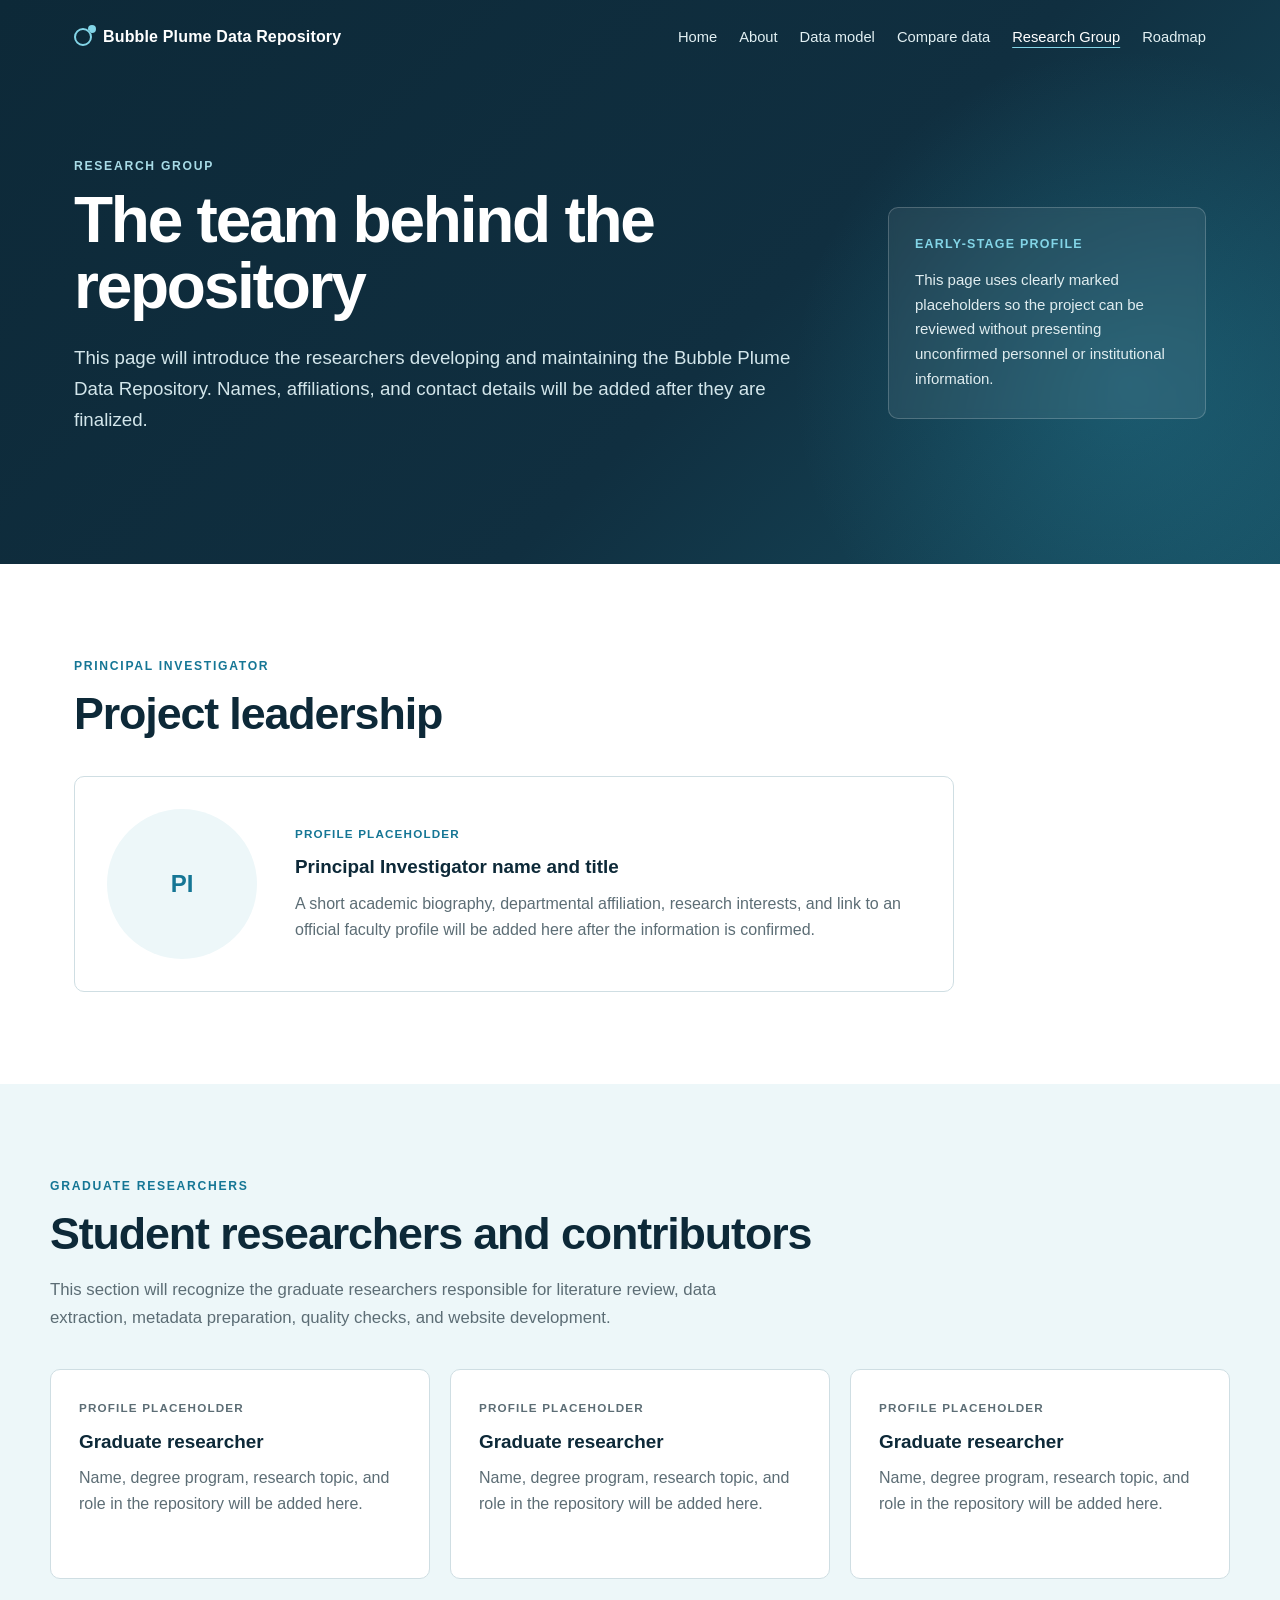
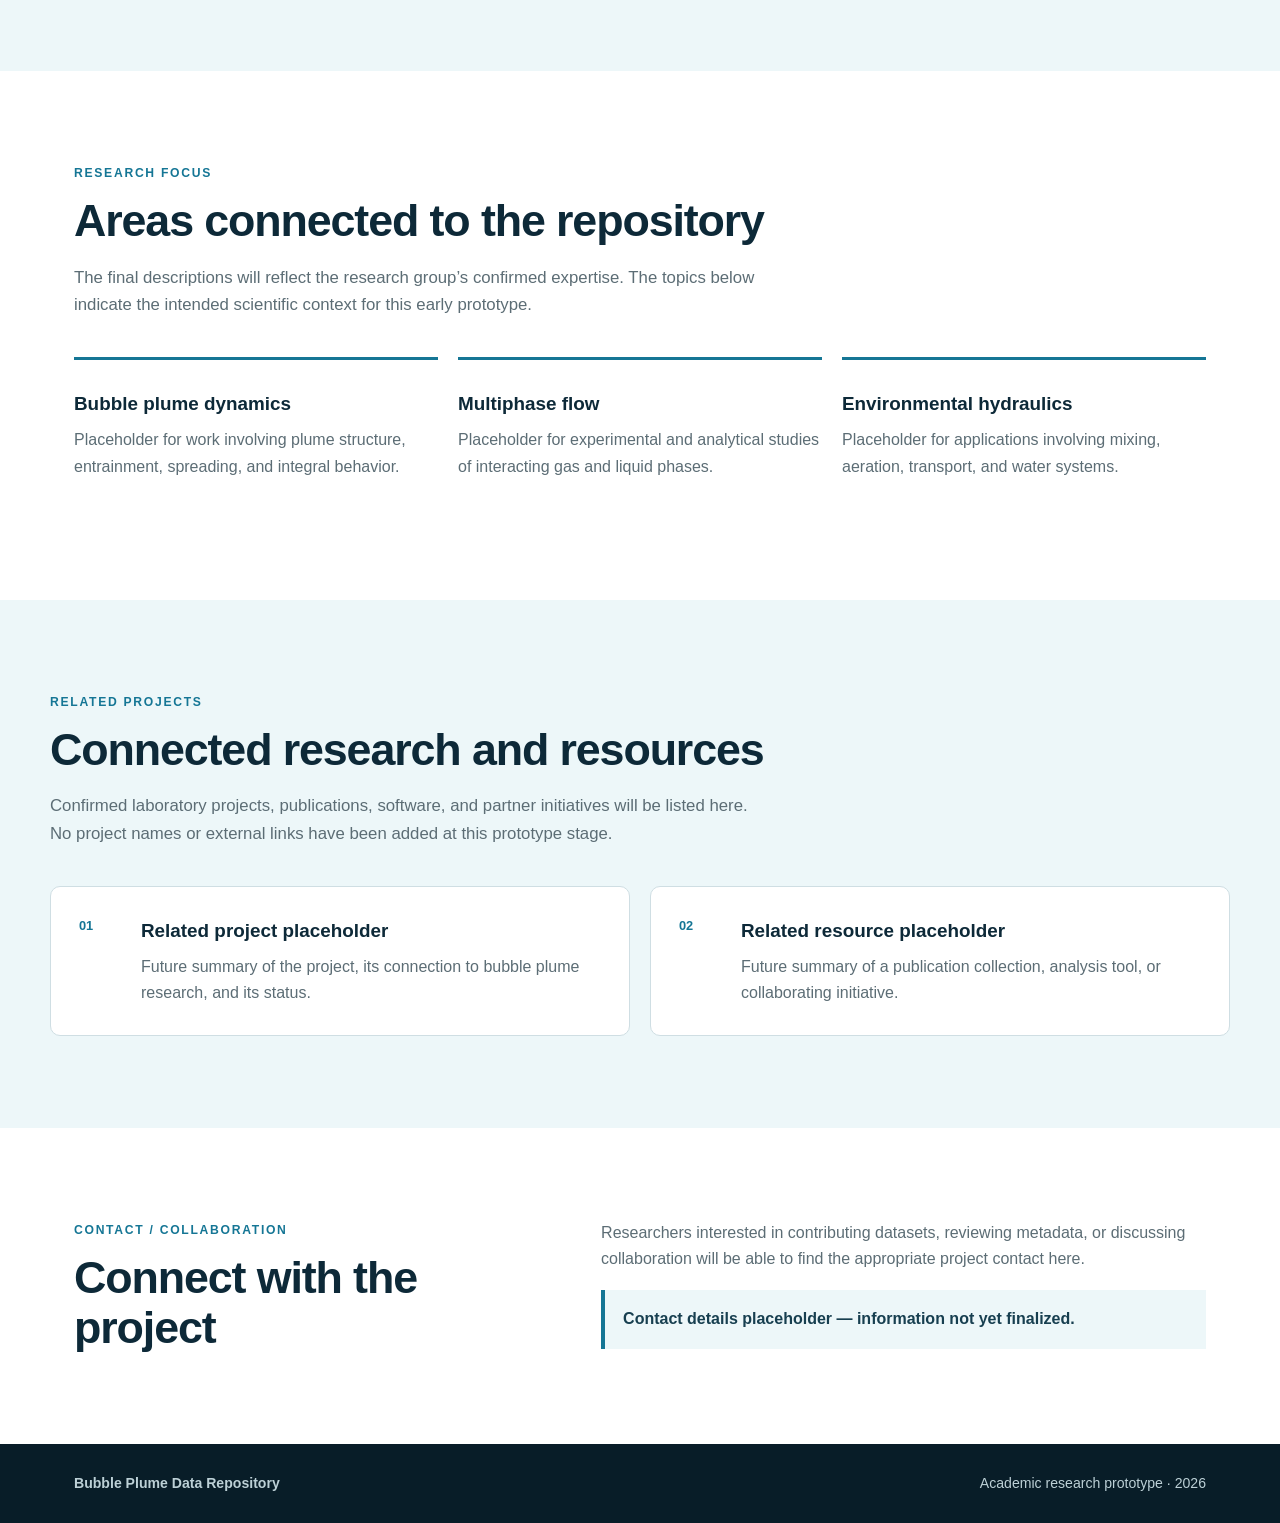
==== group.html @ 42d00b16 "milgram83updated" ====
<!DOCTYPE html>
<html lang="en">
<head>
  <meta charset="UTF-8" />
  <meta name="viewport" content="width=device-width, initial-scale=1.0" />
  <meta
    name="description"
    content="Research group information for the team developing the Bubble Plume Data Repository."
  />
  <title>Research Group | Bubble Plume Data Repository</title>
  <link rel="stylesheet" href="style.css" />
</head>
<body>
  <a class="skip-link" href="#main-content">Skip to main content</a>

  <header class="site-header">
    <nav class="navbar" aria-label="Primary navigation">
      <a class="logo" href="index.html" aria-label="Bubble Plume Data Repository home">
        <span class="logo-mark" aria-hidden="true"></span>
        <span>Bubble Plume Data Repository</span>
      </a>
      <ul class="nav-links">
        <li><a href="index.html">Home</a></li>
        <li><a href="index.html#about">About</a></li>
        <li><a href="index.html#database">Data model</a></li>
        <li><a href="index.html#visualization">Compare data</a></li>
        <li><a href="group.html" aria-current="page">Research Group</a></li>
        <li><a href="index.html#status">Roadmap</a></li>
      </ul>
    </nav>

    <section class="hero page-hero">
      <div class="hero-content">
        <p class="eyebrow">Research group</p>
        <h1>The team behind the repository</h1>
        <p class="hero-text">
          This page will introduce the researchers developing and maintaining the Bubble Plume Data
          Repository. Names, affiliations, and contact details will be added after they are finalized.
        </p>
      </div>

      <aside class="scope-card" aria-label="Page status">
        <p class="scope-label">Early-stage profile</p>
        <p>
          This page uses clearly marked placeholders so the project can be reviewed without presenting
          unconfirmed personnel or institutional information.
        </p>
      </aside>
    </section>
  </header>

  <main id="main-content">
    <section id="principal-investigator" class="section">
      <div class="section-heading">
        <p class="eyebrow">Principal Investigator</p>
        <h2>Project leadership</h2>
      </div>

      <article class="profile-card">
        <div class="profile-placeholder" aria-hidden="true">PI</div>
        <div>
          <p class="placeholder-label">Profile placeholder</p>
          <h3>Principal Investigator name and title</h3>
          <p>
            A short academic biography, departmental affiliation, research interests, and link to an
            official faculty profile will be added here after the information is confirmed.
          </p>
        </div>
      </article>
    </section>

    <section id="graduate-researchers" class="section accent-section">
      <div class="section-heading">
        <p class="eyebrow">Graduate Researchers</p>
        <h2>Student researchers and contributors</h2>
        <p class="section-intro">
          This section will recognize the graduate researchers responsible for literature review, data
          extraction, metadata preparation, quality checks, and website development.
        </p>
      </div>

      <div class="card-grid">
        <article class="info-card researcher-card">
          <p class="placeholder-label">Profile placeholder</p>
          <h3>Graduate researcher</h3>
          <p>Name, degree program, research topic, and role in the repository will be added here.</p>
        </article>
        <article class="info-card researcher-card">
          <p class="placeholder-label">Profile placeholder</p>
          <h3>Graduate researcher</h3>
          <p>Name, degree program, research topic, and role in the repository will be added here.</p>
        </article>
        <article class="info-card researcher-card">
          <p class="placeholder-label">Profile placeholder</p>
          <h3>Graduate researcher</h3>
          <p>Name, degree program, research topic, and role in the repository will be added here.</p>
        </article>
      </div>
    </section>

    <section id="research-focus" class="section">
      <div class="section-heading">
        <p class="eyebrow">Research Focus</p>
        <h2>Areas connected to the repository</h2>
        <p class="section-intro">
          The final descriptions will reflect the research group&rsquo;s confirmed expertise. The topics below
          indicate the intended scientific context for this early prototype.
        </p>
      </div>

      <div class="card-grid">
        <article class="focus-card">
          <h3>Bubble plume dynamics</h3>
          <p>Placeholder for work involving plume structure, entrainment, spreading, and integral behavior.</p>
        </article>
        <article class="focus-card">
          <h3>Multiphase flow</h3>
          <p>Placeholder for experimental and analytical studies of interacting gas and liquid phases.</p>
        </article>
        <article class="focus-card">
          <h3>Environmental hydraulics</h3>
          <p>Placeholder for applications involving mixing, aeration, transport, and water systems.</p>
        </article>
      </div>
    </section>

    <section id="related-projects" class="section accent-section">
      <div class="section-heading">
        <p class="eyebrow">Related Projects</p>
        <h2>Connected research and resources</h2>
        <p class="section-intro">
          Confirmed laboratory projects, publications, software, and partner initiatives will be listed here.
          No project names or external links have been added at this prototype stage.
        </p>
      </div>

      <div class="related-projects-list">
        <article>
          <span>01</span>
          <div>
            <h3>Related project placeholder</h3>
            <p>Future summary of the project, its connection to bubble plume research, and its status.</p>
          </div>
        </article>
        <article>
          <span>02</span>
          <div>
            <h3>Related resource placeholder</h3>
            <p>Future summary of a publication collection, analysis tool, or collaborating initiative.</p>
          </div>
        </article>
      </div>
    </section>

    <section id="contact" class="section collaboration-section">
      <div>
        <p class="eyebrow">Contact / Collaboration</p>
        <h2>Connect with the project</h2>
      </div>
      <div class="collaboration-copy">
        <p>
          Researchers interested in contributing datasets, reviewing metadata, or discussing collaboration
          will be able to find the appropriate project contact here.
        </p>
        <p class="placeholder-contact">Contact details placeholder &mdash; information not yet finalized.</p>
      </div>
    </section>
  </main>

  <footer class="site-footer">
    <p><strong>Bubble Plume Data Repository</strong></p>
    <p>Academic research prototype &middot; 2026</p>
  </footer>
</body>
</html>
---- style.css ----
* {
  box-sizing: border-box;
  margin: 0;
  padding: 0;
}

:root {
  /* Reusable colors and page width make later design changes easier. */
  --navy: #0d2938;
  --navy-soft: #173f50;
  --blue: #157695;
  --cyan: #83d5e7;
  --light-blue: #edf7f9;
  --text: #24343c;
  --muted: #5c6d75;
  --white: #ffffff;
  --border: #cfdee3;
  --max-width: 1180px;
}

html {
  scroll-behavior: smooth;
}

body {
  background: var(--white);
  color: var(--text);
  font-family: Arial, Helvetica, sans-serif;
  line-height: 1.65;
}

a {
  color: inherit;
}

.skip-link {
  position: absolute;
  top: 10px;
  left: 10px;
  z-index: 10;
  padding: 10px 14px;
  background: var(--white);
  color: var(--navy);
  font-weight: 700;
  transform: translateY(-160%);
}

.skip-link:focus {
  transform: translateY(0);
}

.site-header {
  overflow: hidden;
  background:
    radial-gradient(circle at 88% 68%, rgba(50, 168, 196, 0.24), transparent 28%),
    linear-gradient(135deg, var(--navy) 0%, #102f40 58%, #174e61 100%);
  color: var(--white);
}

.navbar {
  display: flex;
  align-items: center;
  justify-content: space-between;
  gap: 28px;
  max-width: var(--max-width);
  margin: 0 auto;
  padding: 24px;
}

.logo {
  display: inline-flex;
  align-items: center;
  gap: 11px;
  font-size: 1rem;
  font-weight: 700;
  letter-spacing: 0.01em;
  text-decoration: none;
}

.logo-mark {
  width: 18px;
  height: 18px;
  border: 2px solid var(--cyan);
  border-radius: 50%;
  box-shadow: 9px -8px 0 -5px var(--cyan);
}

.nav-links {
  display: flex;
  flex-wrap: wrap;
  gap: 8px 22px;
  list-style: none;
}

.nav-links a {
  color: #e2f0f3;
  font-size: 0.92rem;
  text-decoration: none;
}

.nav-links a:hover {
  color: var(--white);
  text-decoration: underline;
  text-underline-offset: 5px;
}

.nav-links a[aria-current="page"] {
  color: var(--white);
  text-decoration: underline;
  text-decoration-color: var(--cyan);
  text-underline-offset: 5px;
}

.hero {
  display: grid;
  grid-template-columns: minmax(0, 1.75fr) minmax(280px, 0.75fr);
  align-items: end;
  gap: 72px;
  max-width: var(--max-width);
  margin: 0 auto;
  padding: 100px 24px 112px;
}

.hero-content {
  max-width: 820px;
}

.eyebrow {
  margin-bottom: 12px;
  color: var(--blue);
  font-size: 0.76rem;
  font-weight: 800;
  letter-spacing: 0.14em;
  text-transform: uppercase;
}

.site-header .eyebrow {
  color: #a8dce7;
}

h1 {
  max-width: 800px;
  margin-bottom: 24px;
  font-size: clamp(2.7rem, 5.4vw, 5.1rem);
  letter-spacing: -0.035em;
  line-height: 1.02;
}

h2 {
  color: var(--navy);
  font-size: clamp(2rem, 3.5vw, 3.15rem);
  letter-spacing: -0.025em;
  line-height: 1.12;
}

.hero-text {
  max-width: 720px;
  margin-bottom: 34px;
  color: #d3e6eb;
  font-size: 1.17rem;
}

.hero-buttons {
  display: flex;
  flex-wrap: wrap;
  gap: 14px;
}

.primary-button,
.secondary-button {
  display: inline-block;
  padding: 12px 19px;
  border: 1px solid transparent;
  border-radius: 6px;
  font-weight: 700;
  text-decoration: none;
}

.primary-button {
  background: var(--white);
  color: var(--navy);
}

.secondary-button {
  border-color: rgba(255, 255, 255, 0.55);
  color: var(--white);
}

.primary-button:hover,
.secondary-button:hover {
  transform: translateY(-1px);
}

.scope-card {
  padding: 26px;
  border: 1px solid rgba(255, 255, 255, 0.2);
  border-radius: 10px;
  background: rgba(255, 255, 255, 0.07);
  backdrop-filter: blur(4px);
}

.scope-label {
  margin-bottom: 13px;
  color: var(--cyan);
  font-size: 0.78rem;
  font-weight: 800;
  letter-spacing: 0.1em;
  text-transform: uppercase;
}

.scope-card ul {
  display: grid;
  gap: 9px;
  padding-left: 19px;
  color: #e0edf0;
  font-size: 0.94rem;
}

.scope-card > p:last-child {
  color: #e0edf0;
  font-size: 0.94rem;
}

.page-hero {
  align-items: center;
  padding-top: 82px;
  padding-bottom: 94px;
}

.page-hero h1 {
  max-width: 760px;
  font-size: clamp(2.7rem, 5vw, 4.7rem);
}

.section {
  max-width: var(--max-width);
  margin: 0 auto;
  padding: 92px 24px;
  scroll-margin-top: 24px;
}

.section-heading {
  max-width: 820px;
  margin-bottom: 38px;
}

.section-intro {
  max-width: 720px;
  margin-top: 18px;
  color: var(--muted);
  font-size: 1.05rem;
}

.two-column {
  display: grid;
  grid-template-columns: 1fr 1fr;
  gap: 56px;
  align-items: start;
}

.two-column p {
  color: var(--muted);
  font-size: 1.04rem;
}

.two-column .lead-text {
  color: var(--navy-soft);
  font-size: 1.27rem;
  line-height: 1.55;
}

.accent-section {
  max-width: none;
  background: var(--light-blue);
}

.accent-section > * {
  max-width: var(--max-width);
  margin-right: auto;
  margin-left: auto;
}

.card-grid {
  display: grid;
  grid-template-columns: repeat(3, 1fr);
  gap: 20px;
}

.info-card {
  min-height: 250px;
  padding: 28px;
  border: 1px solid var(--border);
  border-radius: 10px;
  background: var(--white);
}

.card-number {
  display: block;
  margin-bottom: 42px;
  color: var(--blue);
  font-size: 0.8rem;
  font-weight: 800;
}

.info-card h3,
.feature-item h3 {
  margin-bottom: 8px;
  color: var(--navy);
  font-size: 1.18rem;
}

.info-card p,
.feature-item p,
.wide-text {
  color: var(--muted);
}

.profile-card {
  display: grid;
  grid-template-columns: 150px 1fr;
  align-items: center;
  gap: 38px;
  max-width: 880px;
  padding: 32px;
  border: 1px solid var(--border);
  border-radius: 10px;
}

.profile-placeholder {
  display: grid;
  width: 150px;
  height: 150px;
  place-items: center;
  border-radius: 50%;
  background: var(--light-blue);
  color: var(--blue);
  font-size: 1.5rem;
  font-weight: 800;
}

.profile-card h3,
.focus-card h3,
.related-projects-list h3 {
  margin-bottom: 8px;
  color: var(--navy);
  font-size: 1.18rem;
}

.profile-card > div:last-child > p:last-child,
.focus-card p,
.related-projects-list p,
.collaboration-copy {
  color: var(--muted);
}

.placeholder-label {
  margin-bottom: 8px;
  color: var(--blue);
  font-size: 0.73rem;
  font-weight: 800;
  letter-spacing: 0.1em;
  text-transform: uppercase;
}

.researcher-card {
  min-height: 210px;
}

.featured-dataset {
  display: flex;
  align-items: center;
  justify-content: space-between;
  gap: 36px;
  margin-top: 24px;
  padding: 28px;
  border: 1px solid var(--border);
  border-radius: 10px;
  background: var(--navy);
  color: var(--white);
}

.featured-dataset h3 {
  margin-bottom: 6px;
  font-size: 1.18rem;
}

.featured-dataset p:not(.placeholder-label) {
  max-width: 700px;
  color: #c7dbe1;
}

.featured-dataset .placeholder-label {
  color: var(--cyan);
}

.dataset-page-link,
.download-link {
  color: var(--blue);
  font-weight: 700;
  text-underline-offset: 3px;
}

.dataset-page-link {
  flex: 0 0 auto;
  padding: 11px 16px;
  border-radius: 6px;
  background: var(--white);
  text-decoration: none;
}

.paper-title {
  margin: -10px 0 24px;
  color: var(--white);
  font-size: clamp(1.35rem, 2.2vw, 1.8rem);
  font-weight: 700;
  line-height: 1.3;
}

.paper-facts {
  display: grid;
  gap: 16px;
}

.paper-facts div {
  padding-bottom: 14px;
  border-bottom: 1px solid rgba(255, 255, 255, 0.16);
}

.paper-facts div:last-child {
  padding-bottom: 0;
  border-bottom: 0;
}

.paper-facts dt {
  margin-bottom: 2px;
  color: var(--cyan);
  font-size: 0.72rem;
  font-weight: 800;
  letter-spacing: 0.07em;
  text-transform: uppercase;
}

.paper-facts dd {
  color: #e0edf0;
  font-size: 0.94rem;
}

.citation-grid {
  display: grid;
  grid-template-columns: 1fr 1fr;
  gap: 20px;
}

.citation-card {
  padding: 30px;
  border: 1px solid var(--border);
  border-radius: 10px;
}

.citation-card.primary-source {
  border-top: 4px solid var(--blue);
}

.citation-label {
  margin-bottom: 20px;
  color: var(--blue);
  font-size: 0.73rem;
  font-weight: 800;
  letter-spacing: 0.1em;
  text-transform: uppercase;
}

.citation-card h3 {
  margin-bottom: 10px;
  color: var(--navy);
  font-size: 1.2rem;
}

.citation-card p:not(.citation-label) {
  color: var(--muted);
}

.doi-link {
  display: inline-block;
  margin-top: 18px;
  color: var(--blue);
  overflow-wrap: anywhere;
  text-underline-offset: 3px;
}

.provenance-section {
  padding-top: 72px;
  padding-bottom: 72px;
}

.provenance-note {
  padding-left: 30px;
  border-left: 5px solid var(--blue);
}

.provenance-note h2 {
  margin-bottom: 18px;
  font-size: clamp(1.8rem, 3vw, 2.5rem);
}

.provenance-note > p:last-child {
  max-width: 920px;
  color: var(--navy-soft);
  font-size: 1.08rem;
}

.table-wrap {
  overflow-x: auto;
  border: 1px solid var(--border);
  border-radius: 10px;
}

.table-wrap:focus-visible {
  outline: 3px solid var(--blue);
  outline-offset: 4px;
}

.dataset-table {
  width: 100%;
  min-width: 760px;
  border-collapse: collapse;
  background: var(--white);
}

.dataset-table caption {
  padding: 18px 20px;
  border-bottom: 1px solid var(--border);
  color: var(--muted);
  font-size: 0.9rem;
  text-align: left;
}

.dataset-table th,
.dataset-table td {
  padding: 17px 20px;
  border-bottom: 1px solid var(--border);
  text-align: left;
  vertical-align: middle;
}

.dataset-table th {
  background: var(--light-blue);
  color: var(--navy);
  font-size: 0.78rem;
  letter-spacing: 0.05em;
  text-transform: uppercase;
}

.dataset-table tbody tr:last-child td {
  border-bottom: 0;
}

.dataset-table code {
  padding: 3px 6px;
  border-radius: 4px;
  background: var(--light-blue);
  color: var(--navy-soft);
  font-size: 0.9rem;
}

.metadata-note {
  max-width: 820px;
  margin-top: 22px;
  padding: 18px 20px;
  border-left: 4px solid var(--blue);
  background: var(--light-blue);
  color: var(--muted);
}

.focus-card {
  padding: 28px 0;
  border-top: 3px solid var(--blue);
}

.related-projects-list {
  display: grid;
  grid-template-columns: 1fr 1fr;
  gap: 20px;
}

.related-projects-list article {
  display: grid;
  grid-template-columns: 44px 1fr;
  gap: 18px;
  padding: 28px;
  border: 1px solid var(--border);
  border-radius: 10px;
  background: var(--white);
}

.related-projects-list article > span {
  color: var(--blue);
  font-size: 0.8rem;
  font-weight: 800;
}

.collaboration-section {
  display: grid;
  grid-template-columns: 0.85fr 1.15fr;
  align-items: start;
  gap: 80px;
}

.placeholder-contact {
  margin-top: 18px;
  padding: 16px 18px;
  border-left: 4px solid var(--blue);
  background: var(--light-blue);
  color: var(--navy-soft);
  font-weight: 700;
}

.comparison-section {
  display: grid;
  grid-template-columns: minmax(0, 0.85fr) minmax(420px, 1.15fr);
  gap: 80px;
  align-items: start;
}

.feature-list {
  display: grid;
  gap: 14px;
  list-style: none;
}

.feature-item {
  display: grid;
  grid-template-columns: 54px 1fr;
  gap: 18px;
  padding: 23px;
  border: 1px solid var(--border);
  border-radius: 9px;
}

.feature-number {
  color: var(--blue);
  font-weight: 800;
}

.group-section {
  display: grid;
  grid-template-columns: 0.85fr 1.15fr;
  align-items: end;
  gap: 80px;
  max-width: none;
  padding-right: max(24px, calc((100% - var(--max-width)) / 2 + 24px));
  padding-left: max(24px, calc((100% - var(--max-width)) / 2 + 24px));
  background: var(--navy);
}

.group-section h2 {
  color: var(--white);
}

.group-section .eyebrow {
  color: var(--cyan);
}

.group-section .wide-text {
  max-width: 620px;
  color: #c7dbe1;
  font-size: 1.07rem;
}

.group-page-link {
  margin-top: 22px;
}

.status-section .section-heading {
  margin-bottom: 44px;
}

.roadmap {
  display: grid;
  grid-template-columns: repeat(3, 1fr);
  border-top: 1px solid var(--border);
  list-style: none;
}

.roadmap-item {
  position: relative;
  display: grid;
  gap: 8px;
  padding: 30px 30px 10px 0;
}

.roadmap-item::before {
  position: absolute;
  top: -5px;
  left: 0;
  width: 9px;
  height: 9px;
  border-radius: 50%;
  background: var(--border);
  content: "";
}

.roadmap-item.current::before {
  background: var(--blue);
  box-shadow: 0 0 0 5px var(--light-blue);
}

.roadmap-item span {
  color: var(--blue);
  font-size: 0.76rem;
  font-weight: 800;
  letter-spacing: 0.1em;
  text-transform: uppercase;
}

.roadmap-item strong {
  max-width: 270px;
  color: var(--navy);
  line-height: 1.4;
}

.site-footer {
  display: flex;
  justify-content: space-between;
  gap: 20px;
  padding: 28px max(24px, calc((100% - var(--max-width)) / 2 + 24px));
  background: #081d28;
  color: #bcd0d6;
  font-size: 0.88rem;
}

a:focus-visible {
  outline: 3px solid var(--cyan);
  outline-offset: 4px;
}

/* Stack wide layouts when the screen is too narrow for two columns. */
@media (max-width: 900px) {
  .navbar,
  .hero {
    align-items: flex-start;
  }

  .navbar {
    flex-direction: column;
  }

  .hero,
  .comparison-section,
  .group-section,
  .collaboration-section,
  .citation-grid {
    grid-template-columns: 1fr;
  }

  .hero {
    gap: 48px;
    padding-top: 76px;
  }

  .scope-card {
    max-width: 560px;
  }

  .comparison-section,
  .group-section,
  .collaboration-section {
    gap: 42px;
  }
}

/* Phone layout: use one column and reduce the surrounding spacing. */
@media (max-width: 700px) {
  .nav-links {
    gap: 9px 16px;
  }

  .hero {
    padding: 62px 20px 78px;
  }

  h1 {
    font-size: clamp(2.55rem, 13vw, 4rem);
  }

  .section {
    padding: 68px 20px;
  }

  .two-column,
  .card-grid,
  .roadmap,
  .related-projects-list {
    grid-template-columns: 1fr;
  }

  .two-column {
    gap: 24px;
  }

  .card-number {
    margin-bottom: 24px;
  }

  .info-card {
    min-height: auto;
  }

  .profile-card {
    grid-template-columns: 1fr;
  }

  .profile-placeholder {
    width: 110px;
    height: 110px;
  }

  .roadmap {
    gap: 0;
    border-top: 0;
    border-left: 1px solid var(--border);
  }

  .roadmap-item {
    padding: 0 0 30px 27px;
  }

  .roadmap-item::before {
    top: 7px;
    left: -5px;
  }

  .site-footer {
    flex-direction: column;
  }

  .featured-dataset {
    align-items: flex-start;
    flex-direction: column;
  }

  .provenance-note {
    padding-left: 20px;
  }
}

@media (max-width: 430px) {
  .logo {
    align-items: flex-start;
  }

  .feature-item {
    grid-template-columns: 38px 1fr;
    padding: 20px 16px;
  }

  .hero-buttons a {
    width: 100%;
    text-align: center;
  }
}

@media (prefers-reduced-motion: reduce) {
  html {
    scroll-behavior: auto;
  }
}
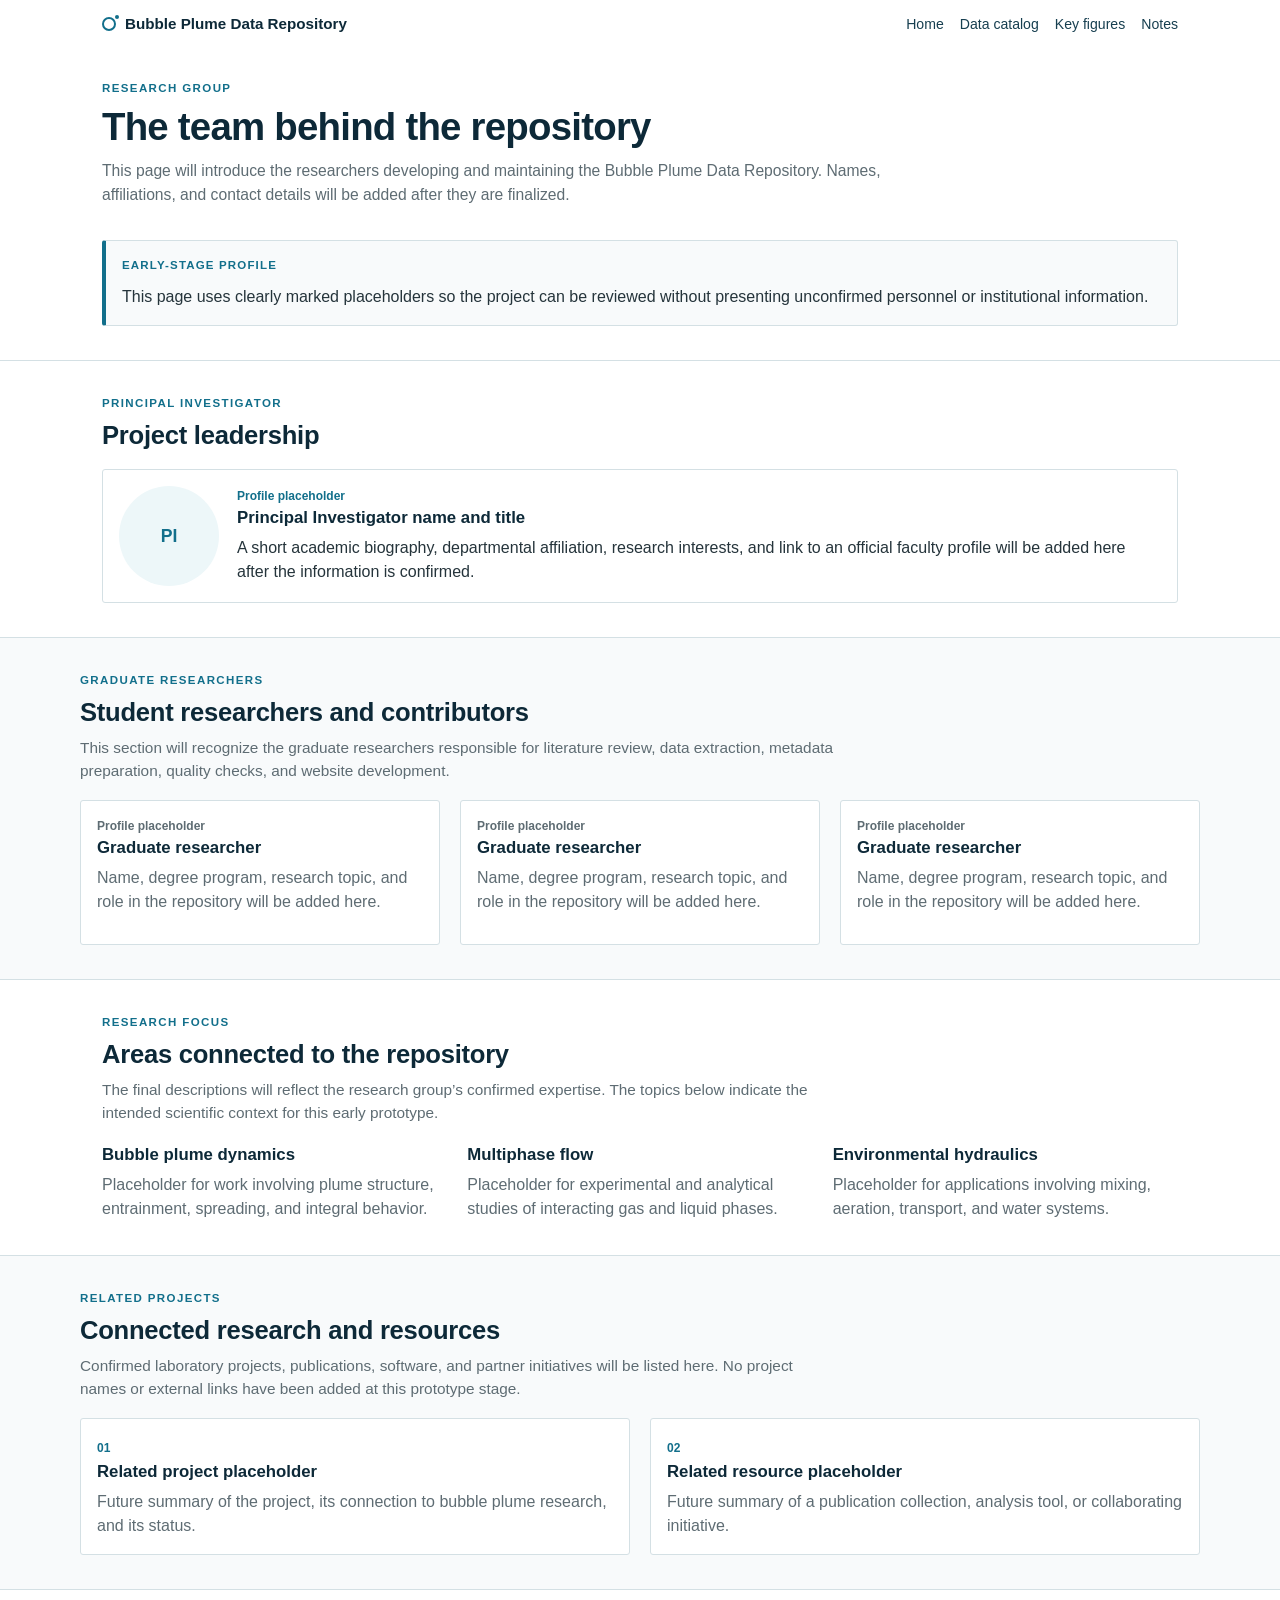
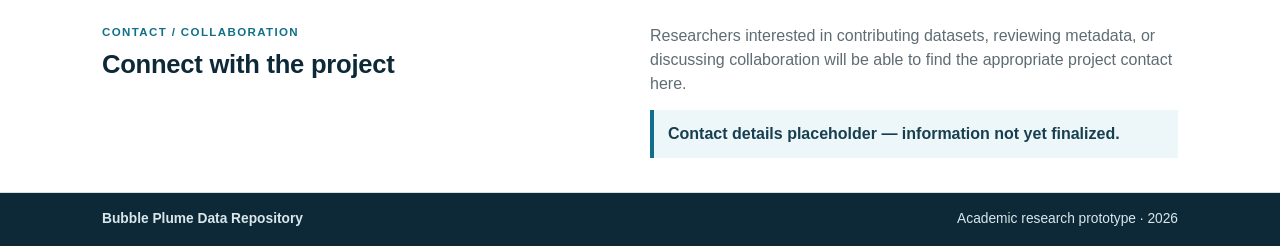
==== commit ad8fe5bb: "Static_edits" ====
--- a/group.html
+++ b/group.html
@@ -21,11 +21,9 @@
       </a>
       <ul class="nav-links">
         <li><a href="index.html">Home</a></li>
-        <li><a href="index.html#about">About</a></li>
-        <li><a href="index.html#database">Data model</a></li>
-        <li><a href="index.html#visualization">Compare data</a></li>
-        <li><a href="group.html" aria-current="page">Research Group</a></li>
-        <li><a href="index.html#status">Roadmap</a></li>
+        <li><a href="index.html#data-catalog">Data catalog</a></li>
+        <li><a href="index.html#key-figures">Key figures</a></li>
+        <li><a href="index.html#notes">Notes</a></li>
       </ul>
     </nav>
 
--- a/style.css
+++ b/style.css
@@ -5,17 +5,17 @@
 }
 
 :root {
-  /* Reusable colors and page width make later design changes easier. */
   --navy: #0d2938;
   --navy-soft: #173f50;
-  --blue: #157695;
+  --blue: #126f8b;
   --cyan: #83d5e7;
   --light-blue: #edf7f9;
-  --text: #24343c;
-  --muted: #5c6d75;
+  --paper: #f8fafb;
+  --text: #25343b;
+  --muted: #5e6c73;
   --white: #ffffff;
-  --border: #cfdee3;
-  --max-width: 1180px;
+  --border: #d4e0e4;
+  --max-width: 1120px;
 }
 
 html {
@@ -26,11 +26,15 @@
   background: var(--white);
   color: var(--text);
   font-family: Arial, Helvetica, sans-serif;
-  line-height: 1.65;
+  line-height: 1.5;
 }
 
 a {
   color: inherit;
+}
+
+code {
+  font-family: "Courier New", Courier, monospace;
 }
 
 .skip-link {
@@ -38,7 +42,7 @@
   top: 10px;
   left: 10px;
   z-index: 10;
-  padding: 10px 14px;
+  padding: 8px 12px;
   background: var(--white);
   color: var(--navy);
   font-weight: 700;
@@ -50,159 +54,139 @@
 }
 
 .site-header {
-  overflow: hidden;
-  background:
-    radial-gradient(circle at 88% 68%, rgba(50, 168, 196, 0.24), transparent 28%),
-    linear-gradient(135deg, var(--navy) 0%, #102f40 58%, #174e61 100%);
-  color: var(--white);
+  border-bottom: 1px solid var(--border);
+  background: var(--white);
 }
 
 .navbar {
   display: flex;
   align-items: center;
   justify-content: space-between;
-  gap: 28px;
+  gap: 18px;
   max-width: var(--max-width);
   margin: 0 auto;
-  padding: 24px;
+  padding: 12px 22px;
 }
 
 .logo {
   display: inline-flex;
   align-items: center;
-  gap: 11px;
-  font-size: 1rem;
+  gap: 9px;
+  color: var(--navy);
+  font-size: 0.95rem;
   font-weight: 700;
-  letter-spacing: 0.01em;
   text-decoration: none;
 }
 
 .logo-mark {
-  width: 18px;
-  height: 18px;
-  border: 2px solid var(--cyan);
+  width: 14px;
+  height: 14px;
+  border: 2px solid var(--blue);
   border-radius: 50%;
-  box-shadow: 9px -8px 0 -5px var(--cyan);
+  box-shadow: 8px -7px 0 -5px var(--blue);
 }
 
 .nav-links {
   display: flex;
   flex-wrap: wrap;
-  gap: 8px 22px;
+  gap: 6px 16px;
   list-style: none;
 }
 
 .nav-links a {
-  color: #e2f0f3;
-  font-size: 0.92rem;
+  color: var(--navy-soft);
+  font-size: 0.88rem;
   text-decoration: none;
 }
 
-.nav-links a:hover {
-  color: var(--white);
+.nav-links a:hover,
+.nav-links a[aria-current="page"] {
+  color: var(--blue);
   text-decoration: underline;
-  text-underline-offset: 5px;
-}
-
-.nav-links a[aria-current="page"] {
-  color: var(--white);
-  text-decoration: underline;
-  text-decoration-color: var(--cyan);
-  text-underline-offset: 5px;
+  text-underline-offset: 4px;
 }
 
 .hero {
   display: grid;
-  grid-template-columns: minmax(0, 1.75fr) minmax(280px, 0.75fr);
-  align-items: end;
-  gap: 72px;
+  grid-template-columns: minmax(0, 1.6fr) minmax(260px, 0.75fr);
+  gap: 34px;
   max-width: var(--max-width);
   margin: 0 auto;
-  padding: 100px 24px 112px;
+  padding: 34px 22px 38px;
+}
+
+.portal-hero,
+.page-hero {
+  grid-template-columns: minmax(0, 1fr);
+  padding-top: 32px;
+  padding-bottom: 34px;
+}
+
+.paper-hero {
+  grid-template-columns: minmax(0, 1.45fr) minmax(260px, 0.65fr);
 }
 
 .hero-content {
-  max-width: 820px;
+  max-width: 880px;
 }
 
 .eyebrow {
-  margin-bottom: 12px;
-  color: var(--blue);
-  font-size: 0.76rem;
+  margin-bottom: 8px;
+  color: var(--blue);
+  font-size: 0.72rem;
   font-weight: 800;
-  letter-spacing: 0.14em;
+  letter-spacing: 0.12em;
   text-transform: uppercase;
 }
 
-.site-header .eyebrow {
-  color: #a8dce7;
-}
-
 h1 {
-  max-width: 800px;
-  margin-bottom: 24px;
-  font-size: clamp(2.7rem, 5.4vw, 5.1rem);
-  letter-spacing: -0.035em;
-  line-height: 1.02;
+  max-width: 860px;
+  margin-bottom: 10px;
+  color: var(--navy);
+  font-size: clamp(1.85rem, 3vw, 2.55rem);
+  letter-spacing: -0.02em;
+  line-height: 1.15;
 }
 
 h2 {
   color: var(--navy);
-  font-size: clamp(2rem, 3.5vw, 3.15rem);
-  letter-spacing: -0.025em;
-  line-height: 1.12;
+  font-size: clamp(1.35rem, 2vw, 1.85rem);
+  letter-spacing: -0.01em;
+  line-height: 1.2;
+}
+
+h3 {
+  color: var(--navy);
+}
+
+.purpose-statement,
+.paper-title {
+  margin-bottom: 8px;
+  color: var(--navy-soft);
+  font-size: 1.08rem;
+  font-weight: 700;
 }
 
 .hero-text {
-  max-width: 720px;
-  margin-bottom: 34px;
-  color: #d3e6eb;
-  font-size: 1.17rem;
-}
-
-.hero-buttons {
-  display: flex;
-  flex-wrap: wrap;
-  gap: 14px;
-}
-
-.primary-button,
-.secondary-button {
-  display: inline-block;
-  padding: 12px 19px;
-  border: 1px solid transparent;
-  border-radius: 6px;
-  font-weight: 700;
-  text-decoration: none;
-}
-
-.primary-button {
-  background: var(--white);
-  color: var(--navy);
-}
-
-.secondary-button {
-  border-color: rgba(255, 255, 255, 0.55);
-  color: var(--white);
-}
-
-.primary-button:hover,
-.secondary-button:hover {
-  transform: translateY(-1px);
+  max-width: 780px;
+  color: var(--muted);
+  font-size: 0.98rem;
 }
 
 .scope-card {
-  padding: 26px;
-  border: 1px solid rgba(255, 255, 255, 0.2);
-  border-radius: 10px;
-  background: rgba(255, 255, 255, 0.07);
-  backdrop-filter: blur(4px);
-}
-
-.scope-label {
-  margin-bottom: 13px;
-  color: var(--cyan);
-  font-size: 0.78rem;
+  align-self: start;
+  padding: 16px;
+  border: 1px solid var(--border);
+  border-left: 4px solid var(--blue);
+  border-radius: 3px;
+  background: var(--paper);
+}
+
+.scope-label,
+.citation-label {
+  margin-bottom: 10px;
+  color: var(--blue);
+  font-size: 0.72rem;
   font-weight: 800;
   letter-spacing: 0.1em;
   text-transform: uppercase;
@@ -210,68 +194,64 @@
 
 .scope-card ul {
   display: grid;
-  gap: 9px;
-  padding-left: 19px;
-  color: #e0edf0;
-  font-size: 0.94rem;
-}
-
-.scope-card > p:last-child {
-  color: #e0edf0;
-  font-size: 0.94rem;
-}
-
-.page-hero {
-  align-items: center;
-  padding-top: 82px;
-  padding-bottom: 94px;
-}
-
-.page-hero h1 {
-  max-width: 760px;
-  font-size: clamp(2.7rem, 5vw, 4.7rem);
+  gap: 7px;
+  padding-left: 18px;
+  color: var(--muted);
+  font-size: 0.92rem;
+}
+
+.paper-facts {
+  display: grid;
+  gap: 10px;
+}
+
+.paper-facts div {
+  padding-bottom: 8px;
+  border-bottom: 1px solid var(--border);
+}
+
+.paper-facts div:last-child {
+  padding-bottom: 0;
+  border-bottom: 0;
+}
+
+.paper-facts dt {
+  color: var(--blue);
+  font-size: 0.72rem;
+  font-weight: 800;
+  letter-spacing: 0.06em;
+  text-transform: uppercase;
+}
+
+.paper-facts dd {
+  color: var(--navy-soft);
+  font-size: 0.92rem;
 }
 
 .section {
   max-width: var(--max-width);
   margin: 0 auto;
-  padding: 92px 24px;
-  scroll-margin-top: 24px;
+  padding: 34px 22px;
+  scroll-margin-top: 20px;
 }
 
 .section-heading {
   max-width: 820px;
-  margin-bottom: 38px;
+  margin-bottom: 18px;
 }
 
 .section-intro {
-  max-width: 720px;
-  margin-top: 18px;
-  color: var(--muted);
-  font-size: 1.05rem;
-}
-
-.two-column {
-  display: grid;
-  grid-template-columns: 1fr 1fr;
-  gap: 56px;
-  align-items: start;
-}
-
-.two-column p {
-  color: var(--muted);
-  font-size: 1.04rem;
-}
-
-.two-column .lead-text {
-  color: var(--navy-soft);
-  font-size: 1.27rem;
-  line-height: 1.55;
+  max-width: 760px;
+  margin-top: 8px;
+  color: var(--muted);
+  font-size: 0.96rem;
 }
 
 .accent-section {
   max-width: none;
-  background: var(--light-blue);
+  border-top: 1px solid var(--border);
+  border-bottom: 1px solid var(--border);
+  background: var(--paper);
 }
 
 .accent-section > * {
@@ -280,244 +260,16 @@
   margin-left: auto;
 }
 
-.card-grid {
-  display: grid;
-  grid-template-columns: repeat(3, 1fr);
-  gap: 20px;
-}
-
-.info-card {
-  min-height: 250px;
-  padding: 28px;
-  border: 1px solid var(--border);
-  border-radius: 10px;
-  background: var(--white);
-}
-
-.card-number {
-  display: block;
-  margin-bottom: 42px;
-  color: var(--blue);
-  font-size: 0.8rem;
-  font-weight: 800;
-}
-
-.info-card h3,
-.feature-item h3 {
-  margin-bottom: 8px;
-  color: var(--navy);
-  font-size: 1.18rem;
-}
-
-.info-card p,
-.feature-item p,
-.wide-text {
-  color: var(--muted);
-}
-
-.profile-card {
-  display: grid;
-  grid-template-columns: 150px 1fr;
-  align-items: center;
-  gap: 38px;
-  max-width: 880px;
-  padding: 32px;
-  border: 1px solid var(--border);
-  border-radius: 10px;
-}
-
-.profile-placeholder {
-  display: grid;
-  width: 150px;
-  height: 150px;
-  place-items: center;
-  border-radius: 50%;
-  background: var(--light-blue);
-  color: var(--blue);
-  font-size: 1.5rem;
-  font-weight: 800;
-}
-
-.profile-card h3,
-.focus-card h3,
-.related-projects-list h3 {
-  margin-bottom: 8px;
-  color: var(--navy);
-  font-size: 1.18rem;
-}
-
-.profile-card > div:last-child > p:last-child,
-.focus-card p,
-.related-projects-list p,
-.collaboration-copy {
-  color: var(--muted);
-}
-
-.placeholder-label {
-  margin-bottom: 8px;
-  color: var(--blue);
-  font-size: 0.73rem;
-  font-weight: 800;
-  letter-spacing: 0.1em;
-  text-transform: uppercase;
-}
-
-.researcher-card {
-  min-height: 210px;
-}
-
-.featured-dataset {
-  display: flex;
-  align-items: center;
-  justify-content: space-between;
-  gap: 36px;
-  margin-top: 24px;
-  padding: 28px;
-  border: 1px solid var(--border);
-  border-radius: 10px;
-  background: var(--navy);
-  color: var(--white);
-}
-
-.featured-dataset h3 {
-  margin-bottom: 6px;
-  font-size: 1.18rem;
-}
-
-.featured-dataset p:not(.placeholder-label) {
-  max-width: 700px;
-  color: #c7dbe1;
-}
-
-.featured-dataset .placeholder-label {
-  color: var(--cyan);
-}
-
-.dataset-page-link,
-.download-link {
-  color: var(--blue);
-  font-weight: 700;
-  text-underline-offset: 3px;
-}
-
-.dataset-page-link {
-  flex: 0 0 auto;
-  padding: 11px 16px;
-  border-radius: 6px;
-  background: var(--white);
-  text-decoration: none;
-}
-
-.paper-title {
-  margin: -10px 0 24px;
-  color: var(--white);
-  font-size: clamp(1.35rem, 2.2vw, 1.8rem);
-  font-weight: 700;
-  line-height: 1.3;
-}
-
-.paper-facts {
-  display: grid;
-  gap: 16px;
-}
-
-.paper-facts div {
-  padding-bottom: 14px;
-  border-bottom: 1px solid rgba(255, 255, 255, 0.16);
-}
-
-.paper-facts div:last-child {
-  padding-bottom: 0;
-  border-bottom: 0;
-}
-
-.paper-facts dt {
-  margin-bottom: 2px;
-  color: var(--cyan);
-  font-size: 0.72rem;
-  font-weight: 800;
-  letter-spacing: 0.07em;
-  text-transform: uppercase;
-}
-
-.paper-facts dd {
-  color: #e0edf0;
-  font-size: 0.94rem;
-}
-
-.citation-grid {
-  display: grid;
-  grid-template-columns: 1fr 1fr;
-  gap: 20px;
-}
-
-.citation-card {
-  padding: 30px;
-  border: 1px solid var(--border);
-  border-radius: 10px;
-}
-
-.citation-card.primary-source {
-  border-top: 4px solid var(--blue);
-}
-
-.citation-label {
-  margin-bottom: 20px;
-  color: var(--blue);
-  font-size: 0.73rem;
-  font-weight: 800;
-  letter-spacing: 0.1em;
-  text-transform: uppercase;
-}
-
-.citation-card h3 {
-  margin-bottom: 10px;
-  color: var(--navy);
-  font-size: 1.2rem;
-}
-
-.citation-card p:not(.citation-label) {
-  color: var(--muted);
-}
-
-.doi-link {
-  display: inline-block;
-  margin-top: 18px;
-  color: var(--blue);
-  overflow-wrap: anywhere;
-  text-underline-offset: 3px;
-}
-
-.provenance-section {
-  padding-top: 72px;
-  padding-bottom: 72px;
-}
-
-.provenance-note {
-  padding-left: 30px;
-  border-left: 5px solid var(--blue);
-}
-
-.provenance-note h2 {
-  margin-bottom: 18px;
-  font-size: clamp(1.8rem, 3vw, 2.5rem);
-}
-
-.provenance-note > p:last-child {
-  max-width: 920px;
-  color: var(--navy-soft);
-  font-size: 1.08rem;
-}
-
 .table-wrap {
   overflow-x: auto;
   border: 1px solid var(--border);
-  border-radius: 10px;
+  border-radius: 3px;
+  background: var(--white);
 }
 
 .table-wrap:focus-visible {
-  outline: 3px solid var(--blue);
-  outline-offset: 4px;
+  outline: 3px solid var(--cyan);
+  outline-offset: 3px;
 }
 
 .dataset-table {
@@ -527,26 +279,30 @@
   background: var(--white);
 }
 
+.catalog-table {
+  min-width: 1040px;
+}
+
 .dataset-table caption {
-  padding: 18px 20px;
+  padding: 10px 12px;
   border-bottom: 1px solid var(--border);
   color: var(--muted);
-  font-size: 0.9rem;
+  font-size: 0.88rem;
   text-align: left;
 }
 
 .dataset-table th,
 .dataset-table td {
-  padding: 17px 20px;
+  padding: 11px 12px;
   border-bottom: 1px solid var(--border);
   text-align: left;
-  vertical-align: middle;
+  vertical-align: top;
 }
 
 .dataset-table th {
   background: var(--light-blue);
   color: var(--navy);
-  font-size: 0.78rem;
+  font-size: 0.74rem;
   letter-spacing: 0.05em;
   text-transform: uppercase;
 }
@@ -555,308 +311,354 @@
   border-bottom: 0;
 }
 
-.dataset-table code {
-  padding: 3px 6px;
-  border-radius: 4px;
+.dataset-table code,
+.metadata-note code,
+.data-notes-list code {
+  padding: 2px 4px;
+  border-radius: 3px;
   background: var(--light-blue);
   color: var(--navy-soft);
+  font-size: 0.88rem;
+}
+
+.download-link,
+.dataset-page-link,
+.doi-link {
+  color: var(--blue);
+  font-weight: 700;
+  text-underline-offset: 3px;
+}
+
+.compact-list {
+  display: grid;
+  gap: 8px;
+  max-width: 900px;
+  padding-left: 22px;
+  color: var(--muted);
+}
+
+.figure-list li,
+.data-notes-list li {
+  padding-left: 2px;
+}
+
+.paper-synopsis {
+  border-top: 1px solid var(--border);
+  border-bottom: 1px solid var(--border);
+  background: var(--paper);
+}
+
+.paper-synopsis-inner {
+  display: grid;
+  grid-template-columns: 145px minmax(0, 1fr);
+  gap: 22px;
+  max-width: var(--max-width);
+  margin: 0 auto;
+  padding: 18px 22px;
+}
+
+.paper-synopsis h2 {
+  color: var(--blue);
+  font-size: 0.72rem;
+  letter-spacing: 0.1em;
+  line-height: 1.4;
+  text-transform: uppercase;
+}
+
+.paper-synopsis p {
+  max-width: 900px;
+  color: var(--navy-soft);
+  font-size: 0.94rem;
+}
+
+.citation-grid {
+  display: grid;
+  grid-template-columns: 1fr 1fr;
+  gap: 14px;
+}
+
+.citation-card {
+  padding: 17px;
+  border: 1px solid var(--border);
+  border-radius: 3px;
+  background: var(--white);
+}
+
+.citation-card.primary-source {
+  border-left: 4px solid var(--blue);
+}
+
+.citation-card h3 {
+  margin-bottom: 8px;
+  font-size: 1.02rem;
+}
+
+.citation-card p:not(.citation-label) {
+  color: var(--muted);
+}
+
+.citation-card-wide {
+  max-width: 900px;
+}
+
+.doi-link {
+  display: inline-block;
+  margin-top: 12px;
+  overflow-wrap: anywhere;
+}
+
+.provenance-note {
+  max-width: var(--max-width);
+  padding-left: 20px;
+  border-left: 4px solid var(--blue);
+}
+
+.provenance-note h2 {
+  margin-bottom: 10px;
+  font-size: clamp(1.28rem, 1.8vw, 1.55rem);
+}
+
+.provenance-note > p:last-child {
+  max-width: 920px;
+  color: var(--navy-soft);
+}
+
+.variable-definition {
+  display: block;
+  max-width: 250px;
+  margin-top: 4px;
+  color: var(--muted);
+  font-size: 0.82rem;
+  line-height: 1.35;
+}
+
+.dataset-group + .dataset-group {
+  margin-top: 26px;
+}
+
+.dataset-group-heading {
+  margin-bottom: 10px;
+}
+
+.dataset-group-heading h3 {
+  margin-bottom: 2px;
+  font-size: 1.05rem;
+}
+
+.dataset-group-heading p {
+  color: var(--muted);
   font-size: 0.9rem;
 }
 
 .metadata-note {
-  max-width: 820px;
-  margin-top: 22px;
-  padding: 18px 20px;
+  max-width: 850px;
+  margin-top: 14px;
+  padding: 12px 14px;
   border-left: 4px solid var(--blue);
   background: var(--light-blue);
   color: var(--muted);
 }
 
-.focus-card {
-  padding: 28px 0;
-  border-top: 3px solid var(--blue);
-}
-
-.related-projects-list {
-  display: grid;
+/* Legacy prototype components retained so secondary pages still render cleanly. */
+.two-column,
+.card-grid,
+.related-projects-list,
+.comparison-section,
+.group-section,
+.collaboration-section {
+  display: grid;
+  gap: 20px;
+}
+
+.two-column,
+.related-projects-list,
+.citation-grid,
+.collaboration-section {
   grid-template-columns: 1fr 1fr;
-  gap: 20px;
-}
-
-.related-projects-list article {
-  display: grid;
-  grid-template-columns: 44px 1fr;
-  gap: 18px;
-  padding: 28px;
+}
+
+.card-grid {
+  grid-template-columns: repeat(3, 1fr);
+}
+
+.info-card,
+.featured-dataset,
+.profile-card,
+.related-projects-list article,
+.feature-item {
+  padding: 16px;
   border: 1px solid var(--border);
-  border-radius: 10px;
+  border-radius: 3px;
   background: var(--white);
 }
 
-.related-projects-list article > span {
-  color: var(--blue);
-  font-size: 0.8rem;
-  font-weight: 800;
-}
-
-.collaboration-section {
-  display: grid;
-  grid-template-columns: 0.85fr 1.15fr;
-  align-items: start;
-  gap: 80px;
+.info-card h3,
+.feature-item h3,
+.profile-card h3,
+.focus-card h3,
+.related-projects-list h3 {
+  margin-bottom: 6px;
+  font-size: 1.05rem;
+}
+
+.info-card p,
+.feature-item p,
+.wide-text,
+.two-column p,
+.focus-card p,
+.related-projects-list p,
+.collaboration-copy {
+  color: var(--muted);
+}
+
+.researcher-card {
+  min-height: 145px;
 }
 
 .placeholder-contact {
-  margin-top: 18px;
-  padding: 16px 18px;
+  margin-top: 14px;
+  padding: 12px 14px;
   border-left: 4px solid var(--blue);
   background: var(--light-blue);
   color: var(--navy-soft);
   font-weight: 700;
 }
 
-.comparison-section {
-  display: grid;
-  grid-template-columns: minmax(0, 0.85fr) minmax(420px, 1.15fr);
-  gap: 80px;
-  align-items: start;
-}
-
-.feature-list {
-  display: grid;
-  gap: 14px;
+.card-number,
+.feature-number,
+.related-projects-list article > span,
+.placeholder-label {
+  color: var(--blue);
+  font-size: 0.75rem;
+  font-weight: 800;
+}
+
+.dataset-records,
+.feature-list,
+.roadmap {
+  display: grid;
+  gap: 10px;
   list-style: none;
 }
 
-.feature-item {
-  display: grid;
-  grid-template-columns: 54px 1fr;
+.featured-dataset {
+  display: flex;
+  align-items: center;
+  justify-content: space-between;
   gap: 18px;
-  padding: 23px;
-  border: 1px solid var(--border);
-  border-radius: 9px;
-}
-
-.feature-number {
-  color: var(--blue);
+  border-left: 4px solid var(--blue);
+}
+
+.dataset-page-link {
+  flex: 0 0 auto;
+}
+
+.profile-card {
+  display: grid;
+  grid-template-columns: 100px 1fr;
+  gap: 18px;
+  align-items: center;
+}
+
+.profile-placeholder {
+  display: grid;
+  width: 100px;
+  height: 100px;
+  place-items: center;
+  border-radius: 50%;
+  background: var(--light-blue);
+  color: var(--blue);
+  font-size: 1.1rem;
   font-weight: 800;
 }
 
 .group-section {
-  display: grid;
-  grid-template-columns: 0.85fr 1.15fr;
-  align-items: end;
-  gap: 80px;
   max-width: none;
-  padding-right: max(24px, calc((100% - var(--max-width)) / 2 + 24px));
-  padding-left: max(24px, calc((100% - var(--max-width)) / 2 + 24px));
-  background: var(--navy);
-}
-
-.group-section h2 {
-  color: var(--white);
-}
-
-.group-section .eyebrow {
-  color: var(--cyan);
-}
-
-.group-section .wide-text {
-  max-width: 620px;
-  color: #c7dbe1;
-  font-size: 1.07rem;
-}
-
-.group-page-link {
-  margin-top: 22px;
-}
-
-.status-section .section-heading {
-  margin-bottom: 44px;
-}
-
-.roadmap {
-  display: grid;
-  grid-template-columns: repeat(3, 1fr);
+  padding-right: max(22px, calc((100% - var(--max-width)) / 2 + 22px));
+  padding-left: max(22px, calc((100% - var(--max-width)) / 2 + 22px));
   border-top: 1px solid var(--border);
-  list-style: none;
-}
-
-.roadmap-item {
-  position: relative;
-  display: grid;
-  gap: 8px;
-  padding: 30px 30px 10px 0;
-}
-
-.roadmap-item::before {
-  position: absolute;
-  top: -5px;
-  left: 0;
-  width: 9px;
-  height: 9px;
-  border-radius: 50%;
-  background: var(--border);
-  content: "";
-}
-
-.roadmap-item.current::before {
-  background: var(--blue);
-  box-shadow: 0 0 0 5px var(--light-blue);
-}
-
-.roadmap-item span {
-  color: var(--blue);
-  font-size: 0.76rem;
-  font-weight: 800;
-  letter-spacing: 0.1em;
-  text-transform: uppercase;
-}
-
-.roadmap-item strong {
-  max-width: 270px;
-  color: var(--navy);
-  line-height: 1.4;
+  border-bottom: 1px solid var(--border);
+  background: var(--paper);
 }
 
 .site-footer {
   display: flex;
   justify-content: space-between;
-  gap: 20px;
-  padding: 28px max(24px, calc((100% - var(--max-width)) / 2 + 24px));
-  background: #081d28;
-  color: #bcd0d6;
-  font-size: 0.88rem;
+  gap: 18px;
+  padding: 16px max(22px, calc((100% - var(--max-width)) / 2 + 22px));
+  border-top: 1px solid var(--border);
+  background: var(--navy);
+  color: #d9e7eb;
+  font-size: 0.86rem;
 }
 
 a:focus-visible {
   outline: 3px solid var(--cyan);
-  outline-offset: 4px;
-}
-
-/* Stack wide layouts when the screen is too narrow for two columns. */
+  outline-offset: 3px;
+}
+
 @media (max-width: 900px) {
-  .navbar,
-  .hero {
+  .navbar {
     align-items: flex-start;
-  }
-
-  .navbar {
     flex-direction: column;
   }
 
   .hero,
-  .comparison-section,
-  .group-section,
-  .collaboration-section,
-  .citation-grid {
+  .paper-hero,
+  .two-column,
+  .related-projects-list,
+  .citation-grid,
+  .collaboration-section {
     grid-template-columns: 1fr;
   }
 
-  .hero {
-    gap: 48px;
-    padding-top: 76px;
+  .paper-synopsis-inner {
+    grid-template-columns: 1fr;
+    gap: 6px;
   }
 
   .scope-card {
     max-width: 560px;
   }
-
-  .comparison-section,
-  .group-section,
-  .collaboration-section {
-    gap: 42px;
-  }
-}
-
-/* Phone layout: use one column and reduce the surrounding spacing. */
+}
+
 @media (max-width: 700px) {
-  .nav-links {
-    gap: 9px 16px;
+  .navbar,
+  .hero,
+  .section,
+  .paper-synopsis-inner {
+    padding-right: 18px;
+    padding-left: 18px;
   }
 
   .hero {
-    padding: 62px 20px 78px;
+    padding-top: 26px;
+    padding-bottom: 28px;
   }
 
   h1 {
-    font-size: clamp(2.55rem, 13vw, 4rem);
+    font-size: clamp(1.65rem, 8vw, 2.15rem);
   }
 
   .section {
-    padding: 68px 20px;
-  }
-
-  .two-column,
+    padding-top: 28px;
+    padding-bottom: 28px;
+  }
+
   .card-grid,
-  .roadmap,
-  .related-projects-list {
+  .roadmap {
     grid-template-columns: 1fr;
   }
 
-  .two-column {
-    gap: 24px;
-  }
-
-  .card-number {
-    margin-bottom: 24px;
-  }
-
-  .info-card {
-    min-height: auto;
-  }
-
-  .profile-card {
+  .profile-card,
+  .featured-dataset {
+    align-items: flex-start;
     grid-template-columns: 1fr;
-  }
-
-  .profile-placeholder {
-    width: 110px;
-    height: 110px;
-  }
-
-  .roadmap {
-    gap: 0;
-    border-top: 0;
-    border-left: 1px solid var(--border);
-  }
-
-  .roadmap-item {
-    padding: 0 0 30px 27px;
-  }
-
-  .roadmap-item::before {
-    top: 7px;
-    left: -5px;
+    flex-direction: column;
   }
 
   .site-footer {
     flex-direction: column;
-  }
-
-  .featured-dataset {
-    align-items: flex-start;
-    flex-direction: column;
-  }
-
-  .provenance-note {
-    padding-left: 20px;
-  }
-}
-
-@media (max-width: 430px) {
-  .logo {
-    align-items: flex-start;
-  }
-
-  .feature-item {
-    grid-template-columns: 38px 1fr;
-    padding: 20px 16px;
-  }
-
-  .hero-buttons a {
-    width: 100%;
-    text-align: center;
   }
 }
 
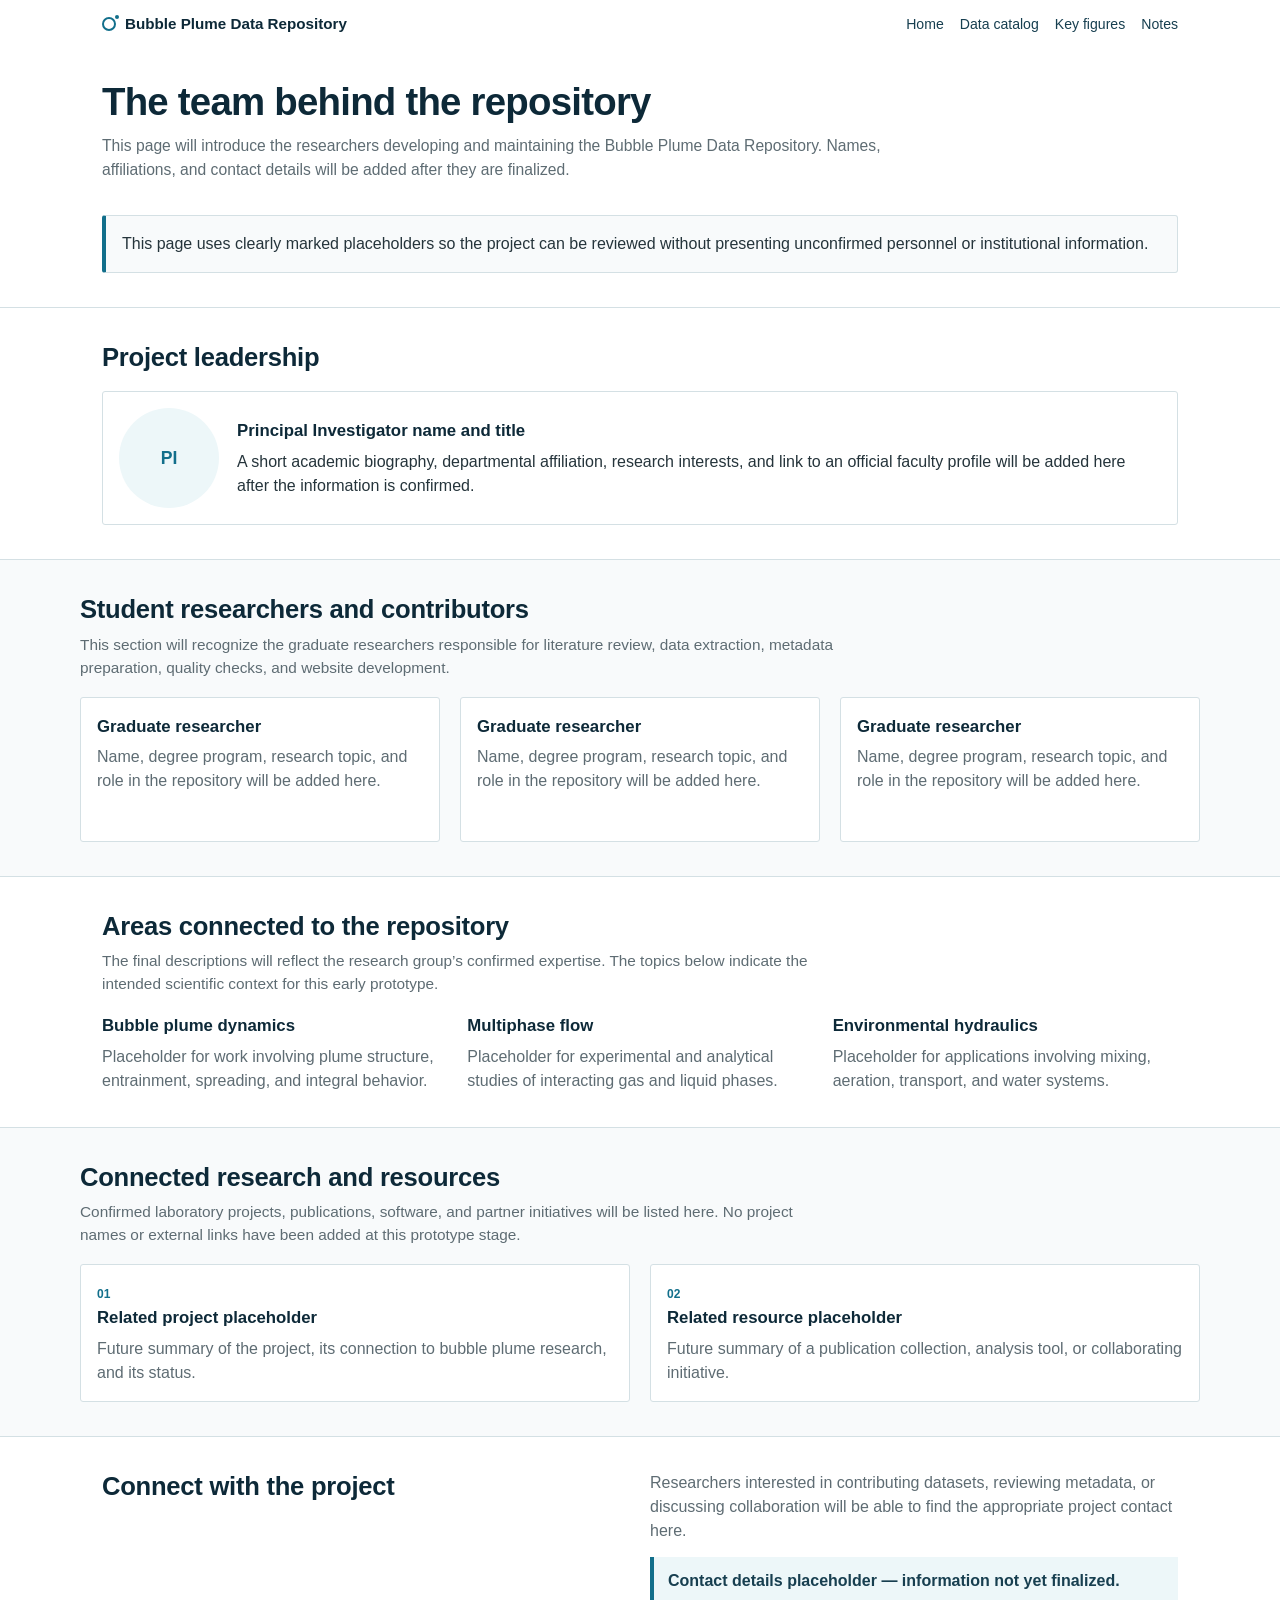
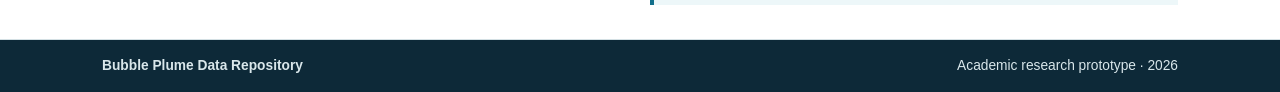
==== commit c547d517: "simplified" ====
--- a/group.html
+++ b/group.html
@@ -29,7 +29,6 @@
 
     <section class="hero page-hero">
       <div class="hero-content">
-        <p class="eyebrow">Research group</p>
         <h1>The team behind the repository</h1>
         <p class="hero-text">
           This page will introduce the researchers developing and maintaining the Bubble Plume Data
@@ -38,7 +37,6 @@
       </div>
 
       <aside class="scope-card" aria-label="Page status">
-        <p class="scope-label">Early-stage profile</p>
         <p>
           This page uses clearly marked placeholders so the project can be reviewed without presenting
           unconfirmed personnel or institutional information.
@@ -50,14 +48,12 @@
   <main id="main-content">
     <section id="principal-investigator" class="section">
       <div class="section-heading">
-        <p class="eyebrow">Principal Investigator</p>
         <h2>Project leadership</h2>
       </div>
 
       <article class="profile-card">
         <div class="profile-placeholder" aria-hidden="true">PI</div>
         <div>
-          <p class="placeholder-label">Profile placeholder</p>
           <h3>Principal Investigator name and title</h3>
           <p>
             A short academic biography, departmental affiliation, research interests, and link to an
@@ -69,7 +65,6 @@
 
     <section id="graduate-researchers" class="section accent-section">
       <div class="section-heading">
-        <p class="eyebrow">Graduate Researchers</p>
         <h2>Student researchers and contributors</h2>
         <p class="section-intro">
           This section will recognize the graduate researchers responsible for literature review, data
@@ -79,17 +74,14 @@
 
       <div class="card-grid">
         <article class="info-card researcher-card">
-          <p class="placeholder-label">Profile placeholder</p>
           <h3>Graduate researcher</h3>
           <p>Name, degree program, research topic, and role in the repository will be added here.</p>
         </article>
         <article class="info-card researcher-card">
-          <p class="placeholder-label">Profile placeholder</p>
           <h3>Graduate researcher</h3>
           <p>Name, degree program, research topic, and role in the repository will be added here.</p>
         </article>
         <article class="info-card researcher-card">
-          <p class="placeholder-label">Profile placeholder</p>
           <h3>Graduate researcher</h3>
           <p>Name, degree program, research topic, and role in the repository will be added here.</p>
         </article>
@@ -98,7 +90,6 @@
 
     <section id="research-focus" class="section">
       <div class="section-heading">
-        <p class="eyebrow">Research Focus</p>
         <h2>Areas connected to the repository</h2>
         <p class="section-intro">
           The final descriptions will reflect the research group&rsquo;s confirmed expertise. The topics below
@@ -124,7 +115,6 @@
 
     <section id="related-projects" class="section accent-section">
       <div class="section-heading">
-        <p class="eyebrow">Related Projects</p>
         <h2>Connected research and resources</h2>
         <p class="section-intro">
           Confirmed laboratory projects, publications, software, and partner initiatives will be listed here.
@@ -152,7 +142,6 @@
 
     <section id="contact" class="section collaboration-section">
       <div>
-        <p class="eyebrow">Contact / Collaboration</p>
         <h2>Connect with the project</h2>
       </div>
       <div class="collaboration-copy">
--- a/style.css
+++ b/style.css
@@ -130,15 +130,6 @@
   max-width: 880px;
 }
 
-.eyebrow {
-  margin-bottom: 8px;
-  color: var(--blue);
-  font-size: 0.72rem;
-  font-weight: 800;
-  letter-spacing: 0.12em;
-  text-transform: uppercase;
-}
-
 h1 {
   max-width: 860px;
   margin-bottom: 10px;
@@ -182,16 +173,6 @@
   background: var(--paper);
 }
 
-.scope-label,
-.citation-label {
-  margin-bottom: 10px;
-  color: var(--blue);
-  font-size: 0.72rem;
-  font-weight: 800;
-  letter-spacing: 0.1em;
-  text-transform: uppercase;
-}
-
 .scope-card ul {
   display: grid;
   gap: 7px;
@@ -321,6 +302,12 @@
   font-size: 0.88rem;
 }
 
+.table-link-list {
+  display: grid;
+  gap: 5px;
+  padding-left: 18px;
+}
+
 .download-link,
 .dataset-page-link,
 .doi-link {
@@ -337,6 +324,43 @@
   color: var(--muted);
 }
 
+.resource-links {
+  display: flex;
+  flex-wrap: wrap;
+  gap: 8px 16px;
+  margin-bottom: 20px;
+  padding: 12px 14px;
+  border: 1px solid var(--border);
+  border-radius: 3px;
+  background: var(--white);
+}
+
+.figure-grid {
+  display: grid;
+  grid-template-columns: repeat(2, minmax(0, 1fr));
+  gap: 18px;
+}
+
+.figure-grid figure {
+  padding: 12px;
+  border: 1px solid var(--border);
+  border-radius: 3px;
+  background: var(--white);
+}
+
+.figure-grid img {
+  display: block;
+  width: 100%;
+  height: auto;
+  border: 1px solid var(--border);
+}
+
+.figure-grid figcaption {
+  margin-top: 9px;
+  color: var(--muted);
+  font-size: 0.9rem;
+}
+
 .figure-list li,
 .data-notes-list li {
   padding-left: 2px;
@@ -393,7 +417,7 @@
   font-size: 1.02rem;
 }
 
-.citation-card p:not(.citation-label) {
+.citation-card p {
   color: var(--muted);
 }
 
@@ -420,6 +444,12 @@
 
 .provenance-note > p:last-child {
   max-width: 920px;
+  color: var(--navy-soft);
+}
+
+.related-record-link {
+  max-width: 920px;
+  margin-top: 12px;
   color: var(--navy-soft);
 }
 
@@ -526,8 +556,7 @@
 
 .card-number,
 .feature-number,
-.related-projects-list article > span,
-.placeholder-label {
+.related-projects-list article > span {
   color: var(--blue);
   font-size: 0.75rem;
   font-weight: 800;
@@ -646,6 +675,7 @@
   }
 
   .card-grid,
+  .figure-grid,
   .roadmap {
     grid-template-columns: 1fr;
   }
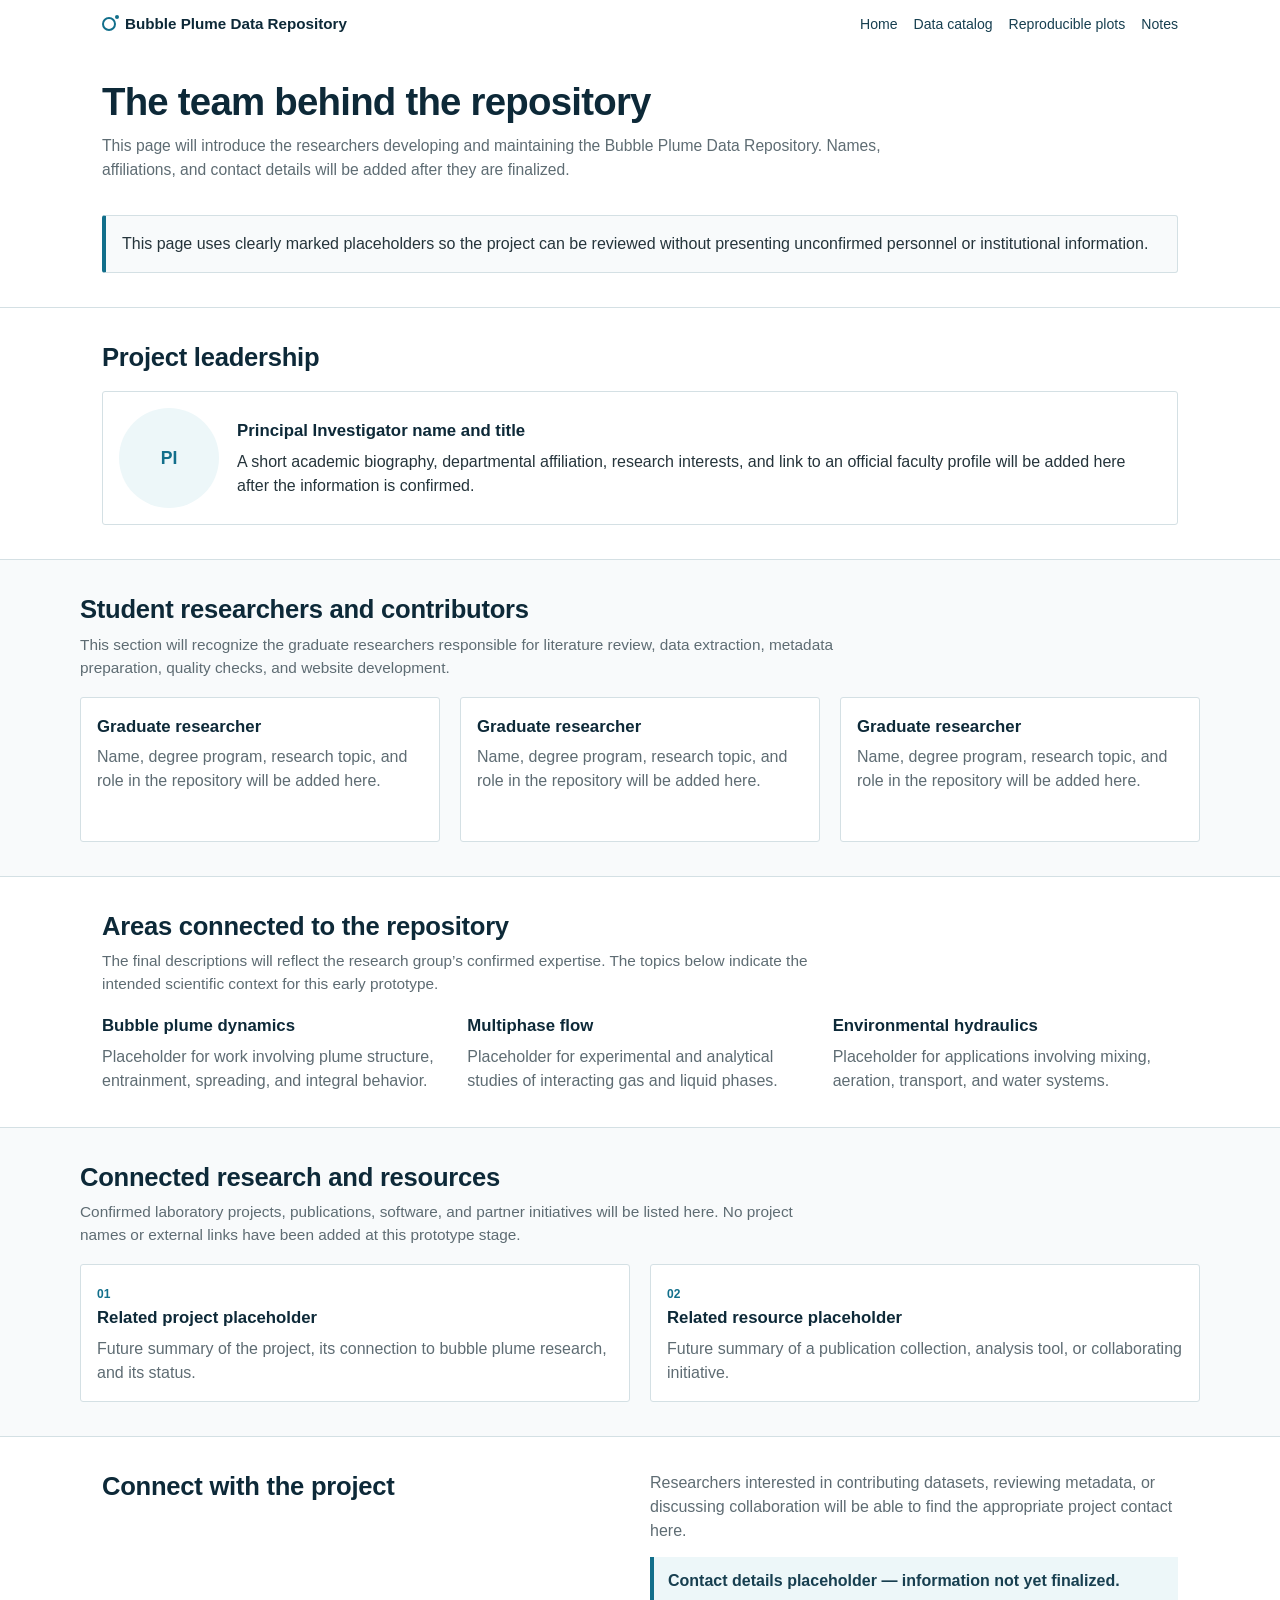
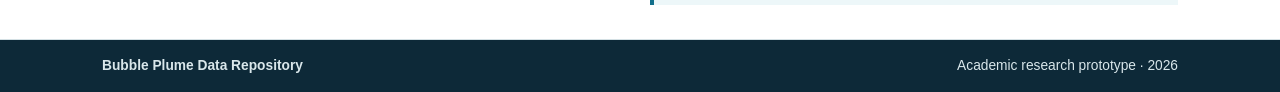
==== commit e9190622: "singlePage" ====
--- a/group.html
+++ b/group.html
@@ -22,7 +22,7 @@
       <ul class="nav-links">
         <li><a href="index.html">Home</a></li>
         <li><a href="index.html#data-catalog">Data catalog</a></li>
-        <li><a href="index.html#key-figures">Key figures</a></li>
+        <li><a href="index.html#reproducible-plots">Reproducible plots</a></li>
         <li><a href="index.html#notes">Notes</a></li>
       </ul>
     </nav>
--- a/style.css
+++ b/style.css
@@ -308,6 +308,13 @@
   padding-left: 18px;
 }
 
+.download-pair {
+  display: inline-flex;
+  flex-wrap: wrap;
+  gap: 4px 8px;
+  align-items: baseline;
+}
+
 .download-link,
 .dataset-page-link,
 .doi-link {
